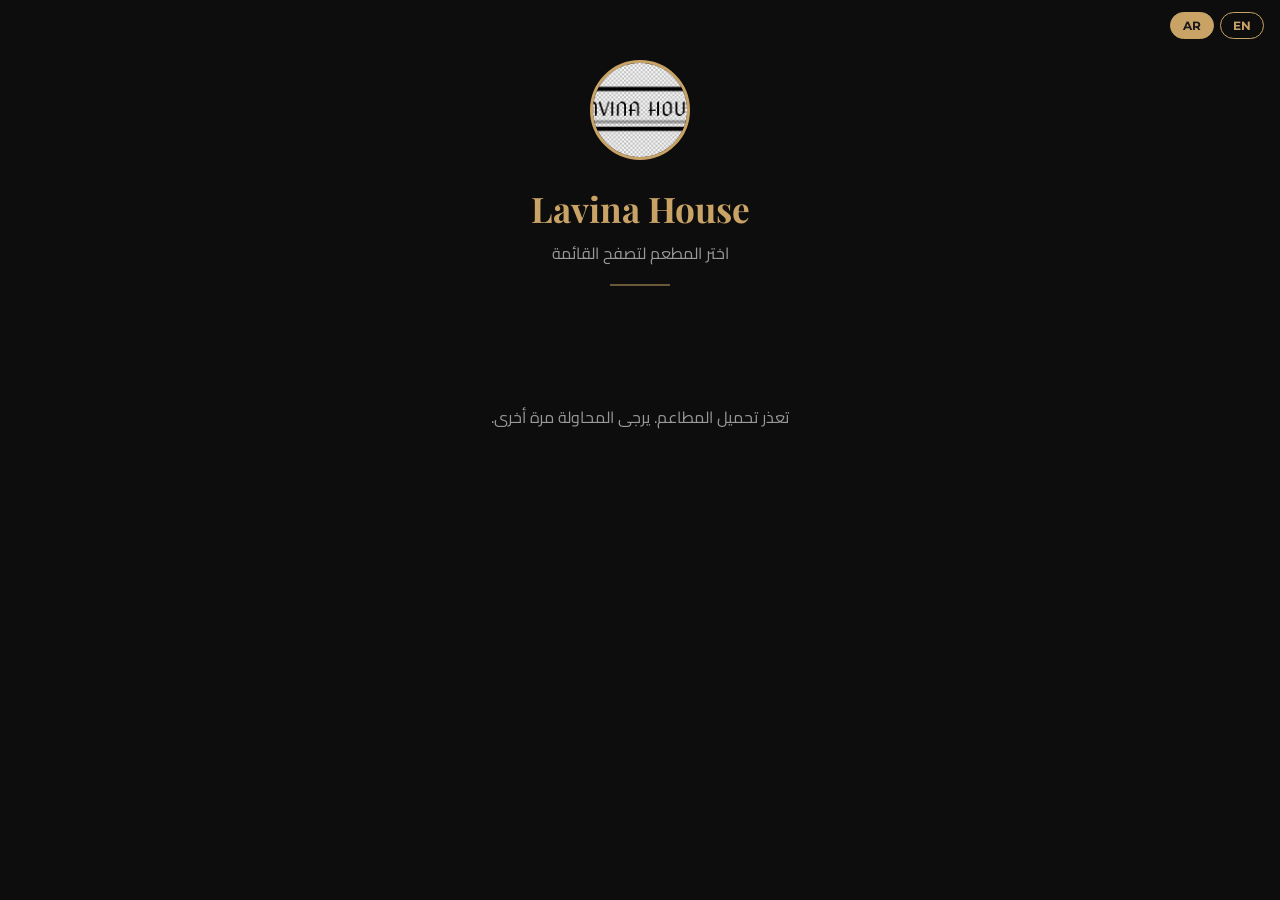
==== index.html @ c6a77d40 "@ Initial commit: Lavina House Menu - Static menu HTML (index.html, menu.html) - Admin dashboard (ad" ====
<!DOCTYPE html>
<html lang="ar" dir="rtl">
<head>
    <meta charset="UTF-8">
    <meta name="viewport" content="width=device-width, initial-scale=1.0">
    <meta property="og:title" content="Lavina House — Restaurants">
    <meta property="og:description" content="Discover our restaurants and explore their menus">
    <meta property="og:image" content="logo.jpeg">
    <meta property="og:url" content="https://lavina-house.vercel.app">
    <title>Lavina House — Restaurants</title>
    <link href="https://fonts.googleapis.com/css2?family=Cairo:wght@400;600;700;900&family=Playfair+Display:wght@400;600;700&family=Montserrat:wght@300;400;600;700&display=swap" rel="stylesheet">
    <style>
        :root {
            --bg: #0d0d0d;
            --surface: #1a1a1a;
            --accent-gold: #C9A366;
            --text: #e0e0e0;
            --text-muted: #999;
        }
        * { margin: 0; padding: 0; box-sizing: border-box; }
        body {
            background: var(--bg);
            color: var(--text);
            font-family: 'Cairo', 'Montserrat', sans-serif;
            min-height: 100vh;
            display: flex;
            flex-direction: column;
            align-items: center;
        }
        /* Language toggle */
        .lang-bar {
            position: fixed;
            top: 12px;
            right: 16px;
            z-index: 100;
            display: flex;
            gap: 6px;
        }
        .lang-btn {
            background: transparent;
            border: 1px solid var(--accent-gold);
            color: var(--accent-gold);
            padding: 5px 12px;
            border-radius: 16px;
            cursor: pointer;
            font-size: 0.75rem;
            font-weight: 700;
            font-family: 'Montserrat', sans-serif;
            transition: all 0.2s;
        }
        .lang-btn.active {
            background: var(--accent-gold);
            color: #1a1a1a;
        }
        /* Hero */
        .hero {
            text-align: center;
            padding: 60px 20px 20px;
        }
        .brand-logo {
            width: 100px;
            height: 100px;
            border-radius: 50%;
            object-fit: cover;
            border: 3px solid var(--accent-gold);
            margin-bottom: 16px;
        }
        .brand-name {
            font-family: 'Playfair Display', serif;
            font-size: 2.2rem;
            color: var(--accent-gold);
            font-weight: 700;
        }
        .brand-tagline {
            color: var(--text-muted);
            font-size: 1rem;
            margin-top: 6px;
        }
        .ornament {
            width: 60px;
            height: 2px;
            background: var(--accent-gold);
            margin: 16px auto;
            opacity: 0.5;
        }
        /* Restaurant grid */
        .restaurant-grid {
            display: grid;
            grid-template-columns: repeat(auto-fill, minmax(280px, 1fr));
            gap: 24px;
            padding: 20px 24px 60px;
            max-width: 900px;
            width: 100%;
        }
        .restaurant-card {
            background: var(--surface);
            border-radius: 16px;
            overflow: hidden;
            cursor: pointer;
            transition: transform 0.25s, box-shadow 0.25s;
            border: 1px solid #2a2a2a;
            text-decoration: none;
            color: inherit;
            display: block;
        }
        .restaurant-card:hover {
            transform: translateY(-4px);
            box-shadow: 0 8px 30px rgba(201, 163, 102, 0.15);
            border-color: var(--accent-gold);
        }
        .card-img-wrap {
            width: 100%;
            height: 180px;
            background: #222;
            display: flex;
            align-items: center;
            justify-content: center;
            overflow: hidden;
        }
        .card-img {
            width: 100%;
            height: 100%;
            object-fit: cover;
        }
        .card-img-placeholder {
            font-size: 3rem;
            opacity: 0.3;
        }
        .card-body {
            padding: 16px;
        }
        .card-name {
            font-size: 1.15rem;
            font-weight: 700;
            color: var(--accent-gold);
        }
        .card-address {
            font-size: 0.82rem;
            color: var(--text-muted);
            margin-top: 4px;
            line-height: 1.4;
        }
        .card-arrow {
            display: inline-flex;
            align-items: center;
            gap: 4px;
            margin-top: 10px;
            font-size: 0.8rem;
            font-weight: 700;
            color: var(--accent-gold);
        }
        /* Loading & error */
        .loading-spinner {
            grid-column: 1 / -1;
            display: flex;
            flex-direction: column;
            align-items: center;
            padding: 60px 20px;
        }
        .spinner {
            width: 40px; height: 40px;
            border: 3px solid rgba(201,163,102,0.2);
            border-top-color: var(--accent-gold);
            border-radius: 50%;
            animation: spin 0.8s linear infinite;
        }
        @keyframes spin { to { transform: rotate(360deg); } }
        .empty-state {
            grid-column: 1 / -1;
            text-align: center;
            padding: 60px 20px;
            color: var(--text-muted);
        }
        /* RTL/LTR */
        [dir="ltr"] .lang-bar { right: auto; left: 16px; }
        [lang="en"] .ar-text { display: none !important; }
        [lang="ar"] .en-text { display: none !important; }
    </style>
</head>
<body>

    <div class="lang-bar">
        <button class="lang-btn" onclick="setLang('en')">EN</button>
        <button class="lang-btn active" onclick="setLang('ar')">AR</button>
    </div>

    <div class="hero">
        <img src="logo.jpeg" alt="Lavina House" class="brand-logo">
        <h1 class="brand-name">Lavina House</h1>
        <p class="brand-tagline ar-text">اختر المطعم لتصفح القائمة</p>
        <p class="brand-tagline en-text">Select a restaurant to browse its menu</p>
        <div class="ornament"></div>
    </div>

    <div class="restaurant-grid" id="restaurantGrid">
        <div class="loading-spinner">
            <div class="spinner"></div>
        </div>
    </div>

    <script>
        const grid = document.getElementById('restaurantGrid');
        let currentLang = localStorage.getItem('lavina_language') || 'ar';

        function setLang(lang) {
            currentLang = lang;
            localStorage.setItem('lavina_language', lang);
            document.documentElement.lang = lang;
            document.documentElement.dir = lang === 'ar' ? 'rtl' : 'ltr';
            document.querySelectorAll('.lang-btn').forEach(btn => {
                btn.classList.toggle('active', btn.innerText.toLowerCase() === lang);
            });
        }

        async function loadRestaurants() {
            try {
                const resp = await fetch('/api/index.php?endpoint=restaurants');
                if (!resp.ok) throw new Error('Failed to load');
                const data = await resp.json();
                const restaurants = data.restaurants || [];

                if (restaurants.length === 0) {
                    grid.innerHTML = `<div class="empty-state">
                        <p class="ar-text">لا توجد مطاعم متاحة حالياً</p>
                        <p class="en-text">No restaurants available at the moment</p>
                    </div>`;
                    return;
                }

                grid.innerHTML = restaurants.map(r => `
                    <a href="/menu?slug=${r.slug}" class="restaurant-card">
                        <div class="card-img-wrap">
                            ${r.logo
                                ? `<img src="${r.logo}" alt="${r.name_en}" class="card-img">`
                                : `<span class="card-img-placeholder">🍽</span>`}
                        </div>
                        <div class="card-body">
                            <div class="card-name">
                                <span class="ar-text">${r.name_ar}</span>
                                <span class="en-text">${r.name_en}</span>
                            </div>
                            ${r.address_ar ? `<div class="card-address ar-text">${r.address_ar}</div>` : ''}
                            ${r.address_en ? `<div class="card-address en-text">${r.address_en}</div>` : ''}
                            <div class="card-arrow">
                                <span class="ar-text">تصفح القائمة ←</span>
                                <span class="en-text">Browse Menu →</span>
                            </div>
                        </div>
                    </a>
                `).join('');
            } catch (err) {
                grid.innerHTML = `<div class="empty-state">
                    <p class="ar-text">تعذر تحميل المطاعم. يرجى المحاولة مرة أخرى.</p>
                    <p class="en-text">Could not load restaurants. Please try again.</p>
                </div>`;
            }
        }

        // Init
        setLang(currentLang);
        loadRestaurants();
    </script>
</body>
</html>
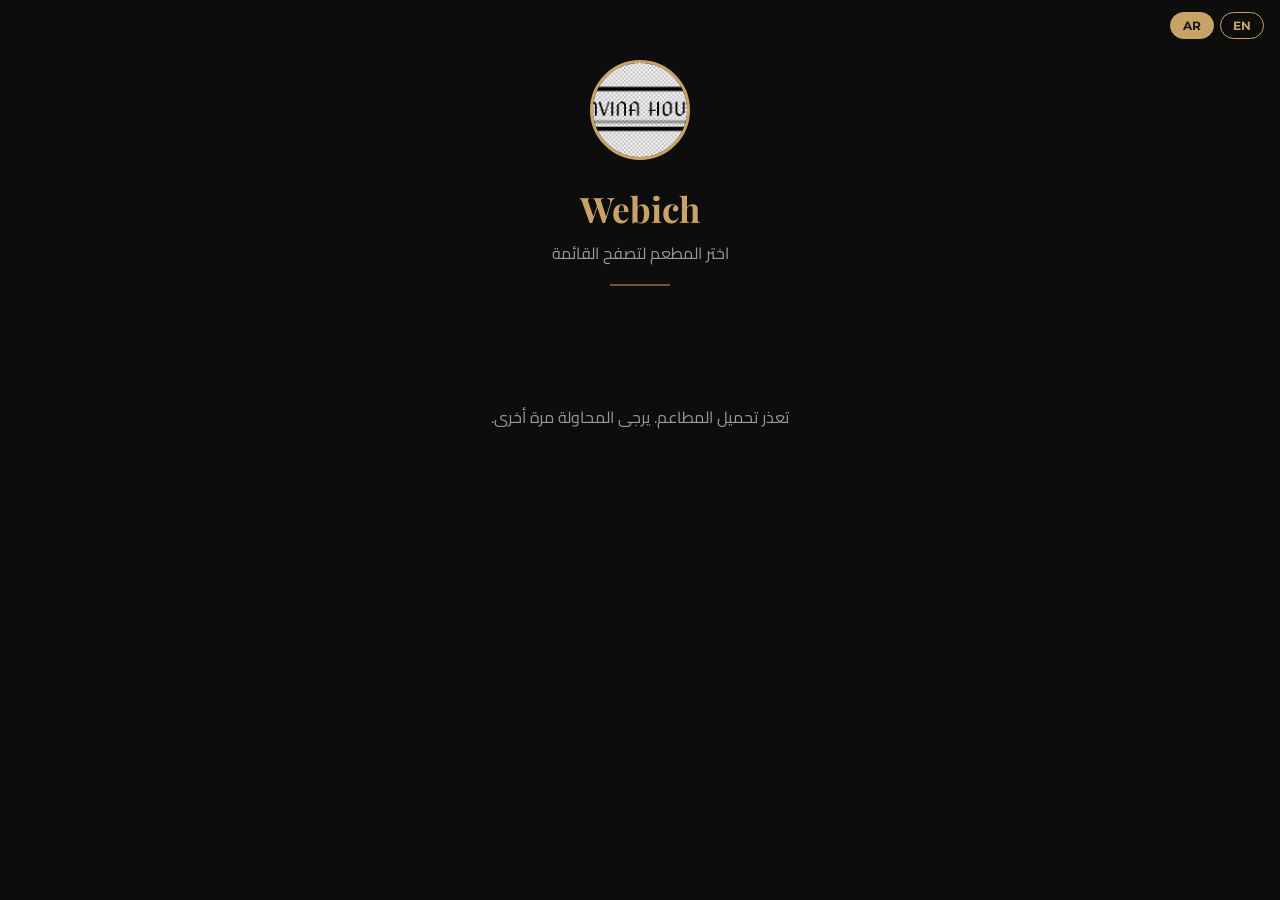
==== commit 881ca701: "Add working hours per restaurant + brand name Webich" ====
--- a/index.html
+++ b/index.html
@@ -186,7 +186,7 @@
 
     <div class="hero">
         <img src="logo.jpeg" alt="Lavina House" class="brand-logo">
-        <h1 class="brand-name">Lavina House</h1>
+        <h1 class="brand-name">Webich</h1>
         <p class="brand-tagline ar-text">اختر المطعم لتصفح القائمة</p>
         <p class="brand-tagline en-text">Select a restaurant to browse its menu</p>
         <div class="ornament"></div>
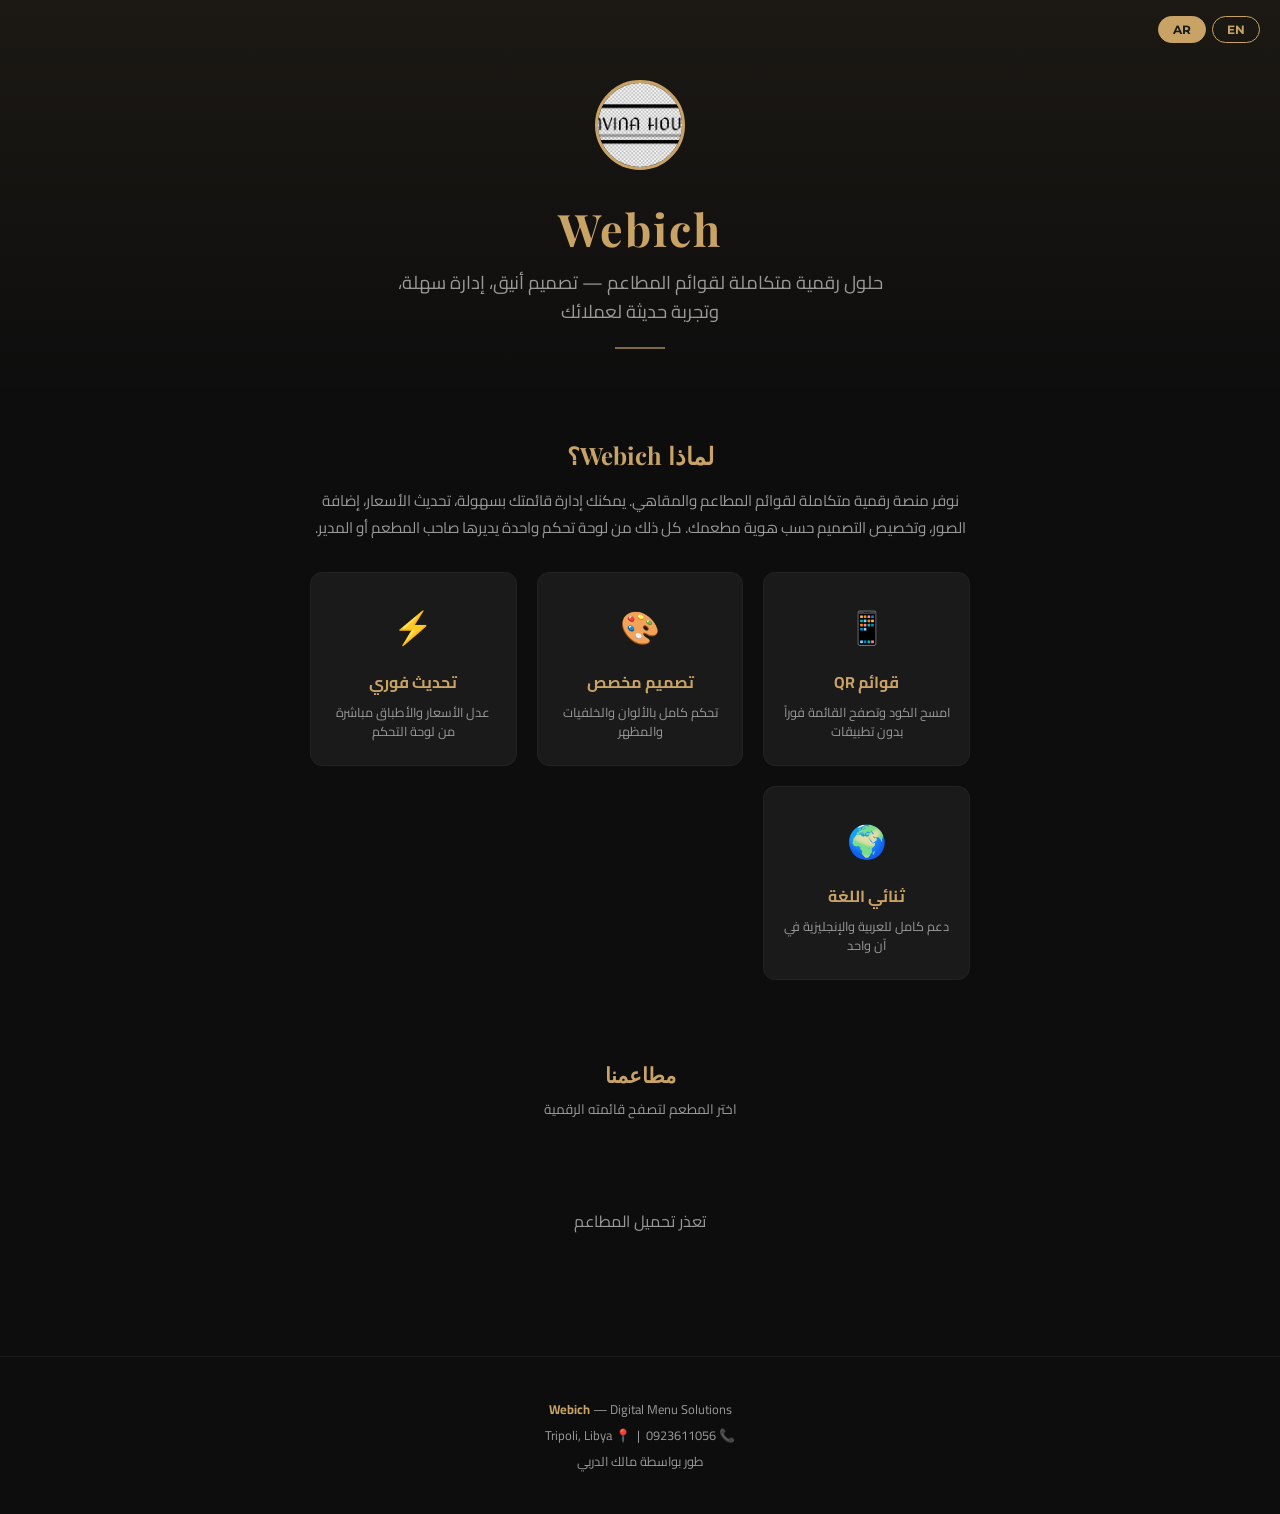
==== commit cb87aad0: "Redesign landing page: Webich brand, business info, features, footer" ====
--- a/index.html
+++ b/index.html
@@ -3,176 +3,61 @@
 <head>
     <meta charset="UTF-8">
     <meta name="viewport" content="width=device-width, initial-scale=1.0">
-    <meta property="og:title" content="Lavina House — Restaurants">
-    <meta property="og:description" content="Discover our restaurants and explore their menus">
+    <meta property="og:title" content="Webich — Digital Restaurant Menus">
+    <meta property="og:description" content="Modern digital menus for restaurants. QR-based, easy to manage, beautiful design.">
     <meta property="og:image" content="logo.jpeg">
-    <meta property="og:url" content="https://lavina-house.vercel.app">
-    <title>Lavina House — Restaurants</title>
+    <title>Webich — Digital Menus</title>
     <link href="https://fonts.googleapis.com/css2?family=Cairo:wght@400;600;700;900&family=Playfair+Display:wght@400;600;700&family=Montserrat:wght@300;400;600;700&display=swap" rel="stylesheet">
     <style>
-        :root {
-            --bg: #0d0d0d;
-            --surface: #1a1a1a;
-            --accent-gold: #C9A366;
-            --text: #e0e0e0;
-            --text-muted: #999;
-        }
+        :root { --bg: #0d0d0d; --surface: #1a1a1a; --accent: #C9A366; --text: #e0e0e0; --text-muted: #999; }
         * { margin: 0; padding: 0; box-sizing: border-box; }
-        body {
-            background: var(--bg);
-            color: var(--text);
-            font-family: 'Cairo', 'Montserrat', sans-serif;
-            min-height: 100vh;
-            display: flex;
-            flex-direction: column;
-            align-items: center;
-        }
-        /* Language toggle */
-        .lang-bar {
-            position: fixed;
-            top: 12px;
-            right: 16px;
-            z-index: 100;
-            display: flex;
-            gap: 6px;
-        }
-        .lang-btn {
-            background: transparent;
-            border: 1px solid var(--accent-gold);
-            color: var(--accent-gold);
-            padding: 5px 12px;
-            border-radius: 16px;
-            cursor: pointer;
-            font-size: 0.75rem;
-            font-weight: 700;
-            font-family: 'Montserrat', sans-serif;
-            transition: all 0.2s;
-        }
-        .lang-btn.active {
-            background: var(--accent-gold);
-            color: #1a1a1a;
-        }
+        body { background: var(--bg); color: var(--text); font-family: 'Cairo','Montserrat',sans-serif; }
+        .lang-bar { position: fixed; top: 16px; right: 20px; z-index: 100; display: flex; gap: 6px; }
+        .lang-btn { background: transparent; border: 1px solid var(--accent); color: var(--accent); padding: 5px 14px; border-radius: 20px; cursor: pointer; font-size: 0.75rem; font-weight: 700; font-family: 'Montserrat',sans-serif; transition: all 0.2s; }
+        .lang-btn.active { background: var(--accent); color: #1a1a1a; }
+
         /* Hero */
-        .hero {
-            text-align: center;
-            padding: 60px 20px 20px;
-        }
-        .brand-logo {
-            width: 100px;
-            height: 100px;
-            border-radius: 50%;
-            object-fit: cover;
-            border: 3px solid var(--accent-gold);
-            margin-bottom: 16px;
-        }
-        .brand-name {
-            font-family: 'Playfair Display', serif;
-            font-size: 2.2rem;
-            color: var(--accent-gold);
-            font-weight: 700;
-        }
-        .brand-tagline {
-            color: var(--text-muted);
-            font-size: 1rem;
-            margin-top: 6px;
-        }
-        .ornament {
-            width: 60px;
-            height: 2px;
-            background: var(--accent-gold);
-            margin: 16px auto;
-            opacity: 0.5;
-        }
-        /* Restaurant grid */
-        .restaurant-grid {
-            display: grid;
-            grid-template-columns: repeat(auto-fill, minmax(280px, 1fr));
-            gap: 24px;
-            padding: 20px 24px 60px;
-            max-width: 900px;
-            width: 100%;
-        }
-        .restaurant-card {
-            background: var(--surface);
-            border-radius: 16px;
-            overflow: hidden;
-            cursor: pointer;
-            transition: transform 0.25s, box-shadow 0.25s;
-            border: 1px solid #2a2a2a;
-            text-decoration: none;
-            color: inherit;
-            display: block;
-        }
-        .restaurant-card:hover {
-            transform: translateY(-4px);
-            box-shadow: 0 8px 30px rgba(201, 163, 102, 0.15);
-            border-color: var(--accent-gold);
-        }
-        .card-img-wrap {
-            width: 100%;
-            height: 180px;
-            background: #222;
-            display: flex;
-            align-items: center;
-            justify-content: center;
-            overflow: hidden;
-        }
-        .card-img {
-            width: 100%;
-            height: 100%;
-            object-fit: cover;
-        }
-        .card-img-placeholder {
-            font-size: 3rem;
-            opacity: 0.3;
-        }
-        .card-body {
-            padding: 16px;
-        }
-        .card-name {
-            font-size: 1.15rem;
-            font-weight: 700;
-            color: var(--accent-gold);
-        }
-        .card-address {
-            font-size: 0.82rem;
-            color: var(--text-muted);
-            margin-top: 4px;
-            line-height: 1.4;
-        }
-        .card-arrow {
-            display: inline-flex;
-            align-items: center;
-            gap: 4px;
-            margin-top: 10px;
-            font-size: 0.8rem;
-            font-weight: 700;
-            color: var(--accent-gold);
-        }
-        /* Loading & error */
-        .loading-spinner {
-            grid-column: 1 / -1;
-            display: flex;
-            flex-direction: column;
-            align-items: center;
-            padding: 60px 20px;
-        }
-        .spinner {
-            width: 40px; height: 40px;
-            border: 3px solid rgba(201,163,102,0.2);
-            border-top-color: var(--accent-gold);
-            border-radius: 50%;
-            animation: spin 0.8s linear infinite;
-        }
+        .hero { text-align: center; padding: 80px 20px 30px; background: linear-gradient(180deg, rgba(201,163,102,0.08) 0%, transparent 100%); }
+        .hero-logo { width: 90px; height: 90px; border-radius: 50%; object-fit: cover; border: 3px solid var(--accent); margin-bottom: 20px; }
+        .hero-title { font-family: 'Playfair Display',serif; font-size: 2.8rem; color: var(--accent); font-weight: 700; letter-spacing: 2px; }
+        .hero-subtitle { color: var(--text-muted); font-size: 1.15rem; margin-top: 10px; max-width: 500px; margin-left: auto; margin-right: auto; line-height: 1.6; }
+        .hero-ornament { width: 50px; height: 2px; background: var(--accent); margin: 20px auto; opacity: 0.6; }
+
+        /* About */
+        .about { text-align: center; padding: 40px 20px; max-width: 700px; margin: 0 auto; }
+        .about h2 { color: var(--accent); font-size: 1.5rem; margin-bottom: 16px; font-family: 'Playfair Display',serif; }
+        .about p { color: var(--text-muted); font-size: 0.95rem; line-height: 1.8; }
+        .features { display: grid; grid-template-columns: repeat(auto-fit, minmax(200px, 1fr)); gap: 20px; margin-top: 30px; }
+        .feature { background: var(--surface); border-radius: 12px; padding: 24px 16px; text-align: center; border: 1px solid #222; }
+        .feature-icon { font-size: 2rem; margin-bottom: 10px; }
+        .feature h3 { color: var(--accent); font-size: 1rem; margin-bottom: 6px; }
+        .feature p { font-size: 0.8rem; color: var(--text-muted); line-height: 1.5; }
+
+        /* Restaurants */
+        .section-title { text-align: center; color: var(--accent); font-size: 1.3rem; margin: 40px 0 8px; font-family: 'Playfair Display',serif; }
+        .section-subtitle { text-align: center; color: var(--text-muted); font-size: 0.85rem; margin-bottom: 24px; }
+        .restaurant-grid { display: grid; grid-template-columns: repeat(auto-fill, minmax(280px, 1fr)); gap: 20px; padding: 0 24px 40px; max-width: 900px; margin: 0 auto; }
+        .restaurant-card { background: var(--surface); border-radius: 16px; overflow: hidden; cursor: pointer; transition: transform 0.25s, box-shadow 0.25s; border: 1px solid #2a2a2a; text-decoration: none; color: inherit; display: block; }
+        .restaurant-card:hover { transform: translateY(-4px); box-shadow: 0 8px 30px rgba(201,163,102,0.12); border-color: var(--accent); }
+        .card-img-wrap { width: 100%; height: 170px; background: #222; display: flex; align-items: center; justify-content: center; overflow: hidden; }
+        .card-img { width: 100%; height: 100%; object-fit: cover; }
+        .card-img-placeholder { font-size: 2.5rem; opacity: 0.25; }
+        .card-body { padding: 14px 16px; }
+        .card-name { font-size: 1.05rem; font-weight: 700; color: var(--accent); }
+        .card-address { font-size: 0.78rem; color: var(--text-muted); margin-top: 4px; line-height: 1.4; }
+        .card-arrow { display: inline-flex; align-items: center; gap: 4px; margin-top: 8px; font-size: 0.78rem; font-weight: 700; color: var(--accent); }
+
+        /* Footer */
+        .footer { text-align: center; padding: 40px 20px; border-top: 1px solid #1a1a1a; color: var(--text-muted); font-size: 0.8rem; line-height: 2; margin-top: 20px; }
+        .footer strong { color: var(--accent); }
+
+        /* Loading */
+        .loading-spinner { grid-column: 1/-1; display: flex; flex-direction: column; align-items: center; padding: 60px 20px; }
+        .spinner { width: 36px; height: 36px; border: 3px solid rgba(201,163,102,0.15); border-top-color: var(--accent); border-radius: 50%; animation: spin 0.8s linear infinite; }
         @keyframes spin { to { transform: rotate(360deg); } }
-        .empty-state {
-            grid-column: 1 / -1;
-            text-align: center;
-            padding: 60px 20px;
-            color: var(--text-muted);
-        }
-        /* RTL/LTR */
-        [dir="ltr"] .lang-bar { right: auto; left: 16px; }
+        .empty-state { grid-column: 1/-1; text-align: center; padding: 60px 20px; color: var(--text-muted); }
+
+        [dir="ltr"] .lang-bar { right: auto; left: 20px; }
         [lang="en"] .ar-text { display: none !important; }
         [lang="ar"] .en-text { display: none !important; }
     </style>
@@ -185,17 +70,72 @@
     </div>
 
     <div class="hero">
-        <img src="logo.jpeg" alt="Lavina House" class="brand-logo">
-        <h1 class="brand-name">Webich</h1>
-        <p class="brand-tagline ar-text">اختر المطعم لتصفح القائمة</p>
-        <p class="brand-tagline en-text">Select a restaurant to browse its menu</p>
-        <div class="ornament"></div>
+        <img src="logo.jpeg" alt="Webich" class="hero-logo">
+        <h1 class="hero-title">Webich</h1>
+        <p class="hero-subtitle ar-text">حلول رقمية متكاملة لقوائم المطاعم — تصميم أنيق، إدارة سهلة، وتجربة حديثة لعملائك</p>
+        <p class="hero-subtitle en-text">Complete digital menu solutions for restaurants — elegant design, easy management, and a modern experience for your customers</p>
+        <div class="hero-ornament"></div>
     </div>
 
+    <div class="about">
+        <h2>
+            <span class="ar-text">لماذا Webich؟</span>
+            <span class="en-text">Why Webich?</span>
+        </h2>
+        <p>
+            <span class="ar-text">نوفر منصة رقمية متكاملة لقوائم المطاعم والمقاهي. يمكنك إدارة قائمتك بسهولة، تحديث الأسعار، إضافة الصور، وتخصيص التصميم حسب هوية مطعمك. كل ذلك من لوحة تحكم واحدة يديرها صاحب المطعم أو المدير.</span>
+            <span class="en-text">We provide a complete digital menu platform for restaurants and cafes. Easily manage your menu, update prices, add photos, and customize the design to match your restaurant's identity — all from a single dashboard.</span>
+        </p>
+        <div class="features">
+            <div class="feature">
+                <div class="feature-icon">📱</div>
+                <h3 class="ar-text">قوائم QR</h3>
+                <h3 class="en-text">QR Menus</h3>
+                <p class="ar-text">امسح الكود وتصفح القائمة فوراً بدون تطبيقات</p>
+                <p class="en-text">Scan the code and browse instantly — no app needed</p>
+            </div>
+            <div class="feature">
+                <div class="feature-icon">🎨</div>
+                <h3 class="ar-text">تصميم مخصص</h3>
+                <h3 class="en-text">Custom Design</h3>
+                <p class="ar-text">تحكم كامل بالألوان والخلفيات والمظهر</p>
+                <p class="en-text">Full control over colors, backgrounds, and appearance</p>
+            </div>
+            <div class="feature">
+                <div class="feature-icon">⚡</div>
+                <h3 class="ar-text">تحديث فوري</h3>
+                <h3 class="en-text">Instant Updates</h3>
+                <p class="ar-text">عدل الأسعار والأطباق مباشرة من لوحة التحكم</p>
+                <p class="en-text">Edit prices and dishes directly from the dashboard</p>
+            </div>
+            <div class="feature">
+                <div class="feature-icon">🌍</div>
+                <h3 class="ar-text">ثنائي اللغة</h3>
+                <h3 class="en-text">Bilingual</h3>
+                <p class="ar-text">دعم كامل للعربية والإنجليزية في آن واحد</p>
+                <p class="en-text">Full Arabic and English support simultaneously</p>
+            </div>
+        </div>
+    </div>
+
+    <h2 class="section-title">
+        <span class="ar-text">مطاعمنا</span>
+        <span class="en-text">Our Restaurants</span>
+    </h2>
+    <p class="section-subtitle">
+        <span class="ar-text">اختر المطعم لتصفح قائمته الرقمية</span>
+        <span class="en-text">Select a restaurant to browse its digital menu</span>
+    </p>
+
     <div class="restaurant-grid" id="restaurantGrid">
-        <div class="loading-spinner">
-            <div class="spinner"></div>
-        </div>
+        <div class="loading-spinner"><div class="spinner"></div></div>
+    </div>
+
+    <div class="footer">
+        <strong>Webich</strong> — Digital Menu Solutions<br>
+        📞 <span dir="ltr">0923611056</span> &nbsp;|&nbsp; 📍 Tripoli, Libya<br>
+        <span class="ar-text">طور بواسطة مالك الدربي</span>
+        <span class="en-text">Developed by Malek Drebi</span>
     </div>
 
     <script>
@@ -207,56 +147,39 @@
             localStorage.setItem('lavina_language', lang);
             document.documentElement.lang = lang;
             document.documentElement.dir = lang === 'ar' ? 'rtl' : 'ltr';
-            document.querySelectorAll('.lang-btn').forEach(btn => {
+            document.querySelectorAll('.lang-btn').forEach(function(btn) {
                 btn.classList.toggle('active', btn.innerText.toLowerCase() === lang);
             });
         }
 
         async function loadRestaurants() {
             try {
-                const resp = await fetch('/api/index.php?endpoint=restaurants');
-                if (!resp.ok) throw new Error('Failed to load');
-                const data = await resp.json();
-                const restaurants = data.restaurants || [];
+                var resp = await fetch('/api/index.php?endpoint=restaurants');
+                if (!resp.ok) throw new Error('Failed');
+                var data = await resp.json();
+                var restaurants = data.restaurants || [];
 
-                if (restaurants.length === 0) {
-                    grid.innerHTML = `<div class="empty-state">
-                        <p class="ar-text">لا توجد مطاعم متاحة حالياً</p>
-                        <p class="en-text">No restaurants available at the moment</p>
-                    </div>`;
+                if (!restaurants.length) {
+                    grid.innerHTML = '<div class="empty-state"><p class="ar-text">لا توجد مطاعم متاحة حالياً</p><p class="en-text">No restaurants available at the moment</p></div>';
                     return;
                 }
 
-                grid.innerHTML = restaurants.map(r => `
-                    <a href="/menu?slug=${r.slug}" class="restaurant-card">
-                        <div class="card-img-wrap">
-                            ${r.logo
-                                ? `<img src="${r.logo}" alt="${r.name_en}" class="card-img">`
-                                : `<span class="card-img-placeholder">🍽</span>`}
-                        </div>
-                        <div class="card-body">
-                            <div class="card-name">
-                                <span class="ar-text">${r.name_ar}</span>
-                                <span class="en-text">${r.name_en}</span>
-                            </div>
-                            ${r.address_ar ? `<div class="card-address ar-text">${r.address_ar}</div>` : ''}
-                            ${r.address_en ? `<div class="card-address en-text">${r.address_en}</div>` : ''}
-                            <div class="card-arrow">
-                                <span class="ar-text">تصفح القائمة ←</span>
-                                <span class="en-text">Browse Menu →</span>
-                            </div>
-                        </div>
-                    </a>
-                `).join('');
+                grid.innerHTML = restaurants.map(function(r) {
+                    return '<a href="/menu?slug=' + r.slug + '" class="restaurant-card">' +
+                        '<div class="card-img-wrap">' +
+                        (r.logo ? '<img src="' + r.logo + '" alt="' + r.name_en + '" class="card-img">' : '<span class="card-img-placeholder">🍽</span>') +
+                        '</div><div class="card-body">' +
+                        '<div class="card-name"><span class="ar-text">' + r.name_ar + '</span><span class="en-text">' + r.name_en + '</span></div>' +
+                        (r.address_ar ? '<div class="card-address ar-text">' + r.address_ar + '</div>' : '') +
+                        (r.address_en ? '<div class="card-address en-text">' + r.address_en + '</div>' : '') +
+                        '<div class="card-arrow"><span class="ar-text">تصفح القائمة ←</span><span class="en-text">Browse Menu →</span></div>' +
+                        '</div></a>';
+                }).join('');
             } catch (err) {
-                grid.innerHTML = `<div class="empty-state">
-                    <p class="ar-text">تعذر تحميل المطاعم. يرجى المحاولة مرة أخرى.</p>
-                    <p class="en-text">Could not load restaurants. Please try again.</p>
-                </div>`;
+                grid.innerHTML = '<div class="empty-state"><p class="ar-text">تعذر تحميل المطاعم</p><p class="en-text">Could not load restaurants</p></div>';
             }
         }
 
-        // Init
         setLang(currentLang);
         loadRestaurants();
     </script>
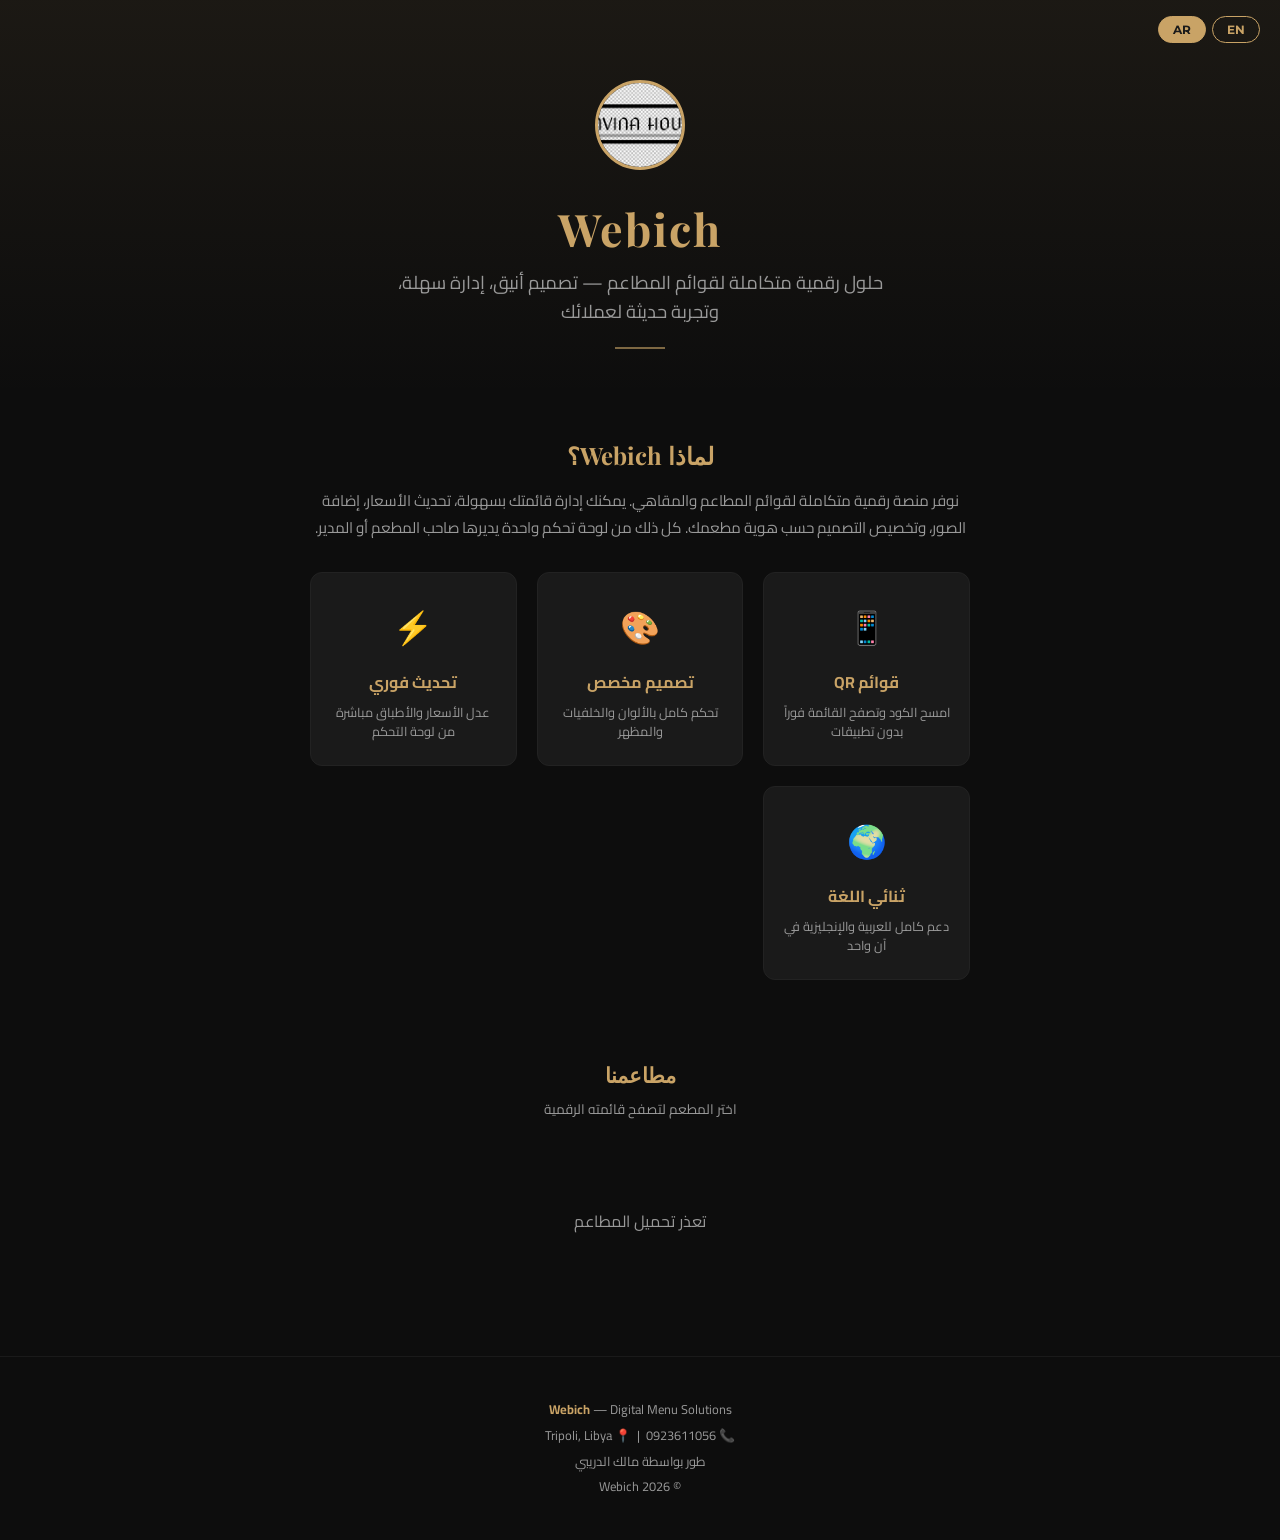
==== commit ec7fa41c: "Fix name to Malek Aldrebi, add copyright" ====
--- a/index.html
+++ b/index.html
@@ -134,8 +134,9 @@
     <div class="footer">
         <strong>Webich</strong> — Digital Menu Solutions<br>
         📞 <span dir="ltr">0923611056</span> &nbsp;|&nbsp; 📍 Tripoli, Libya<br>
-        <span class="ar-text">طور بواسطة مالك الدربي</span>
-        <span class="en-text">Developed by Malek Drebi</span>
+        <span class="ar-text">طور بواسطة مالك الدريبي</span>
+        <span class="en-text">Developed by Malek Aldrebi</span><br>
+        © Webich 2026
     </div>
 
     <script>
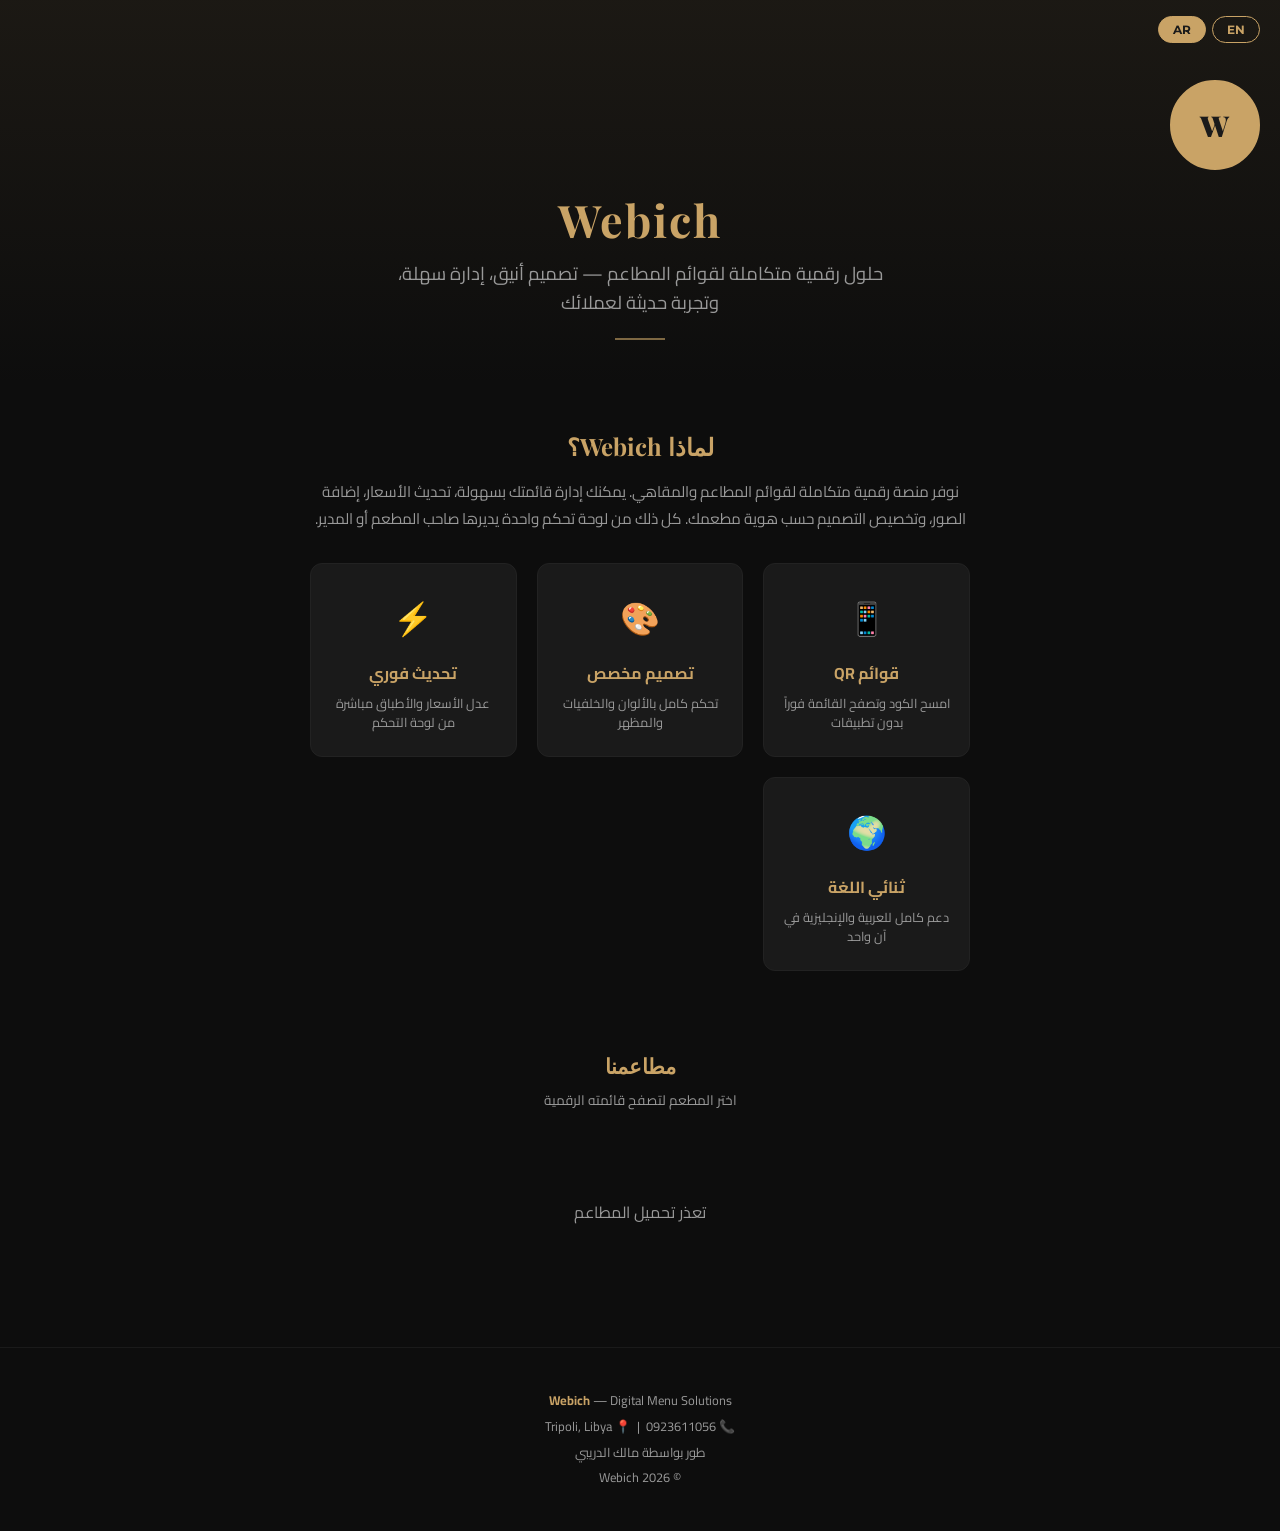
==== commit dc20df34: "Security audit fixes: remove dead code, add CSP, secure cookies, clean git, favicon, WEBICH branding" ====
--- a/index.html
+++ b/index.html
@@ -3,6 +3,7 @@
 <head>
     <meta charset="UTF-8">
     <meta name="viewport" content="width=device-width, initial-scale=1.0">
+    <link rel="icon" href="data:image/svg+xml,<svg xmlns='http://www.w3.org/2000/svg' viewBox='0 0 100 100'><text y='.9em' font-size='90'>🍽</text></svg>">
     <meta property="og:title" content="Webich — Digital Restaurant Menus">
     <meta property="og:description" content="Modern digital menus for restaurants. QR-based, easy to manage, beautiful design.">
     <meta property="og:image" content="logo.jpeg">
@@ -70,7 +71,7 @@
     </div>
 
     <div class="hero">
-        <img src="logo.jpeg" alt="Webich" class="hero-logo">
+        <div class="hero-logo" style="display:flex;align-items:center;justify-content:center;background:var(--accent);color:#1a1a1a;font-family:'Playfair Display',serif;font-size:1.8rem;font-weight:900;letter-spacing:2px">W</div>
         <h1 class="hero-title">Webich</h1>
         <p class="hero-subtitle ar-text">حلول رقمية متكاملة لقوائم المطاعم — تصميم أنيق، إدارة سهلة، وتجربة حديثة لعملائك</p>
         <p class="hero-subtitle en-text">Complete digital menu solutions for restaurants — elegant design, easy management, and a modern experience for your customers</p>
@@ -135,7 +136,7 @@
         <strong>Webich</strong> — Digital Menu Solutions<br>
         📞 <span dir="ltr">0923611056</span> &nbsp;|&nbsp; 📍 Tripoli, Libya<br>
         <span class="ar-text">طور بواسطة مالك الدريبي</span>
-        <span class="en-text">Developed by Malek Aldrebi</span><br>
+        <span class="en-text">Developed by Malek Drebi</span><br>
         © Webich 2026
     </div>
 
